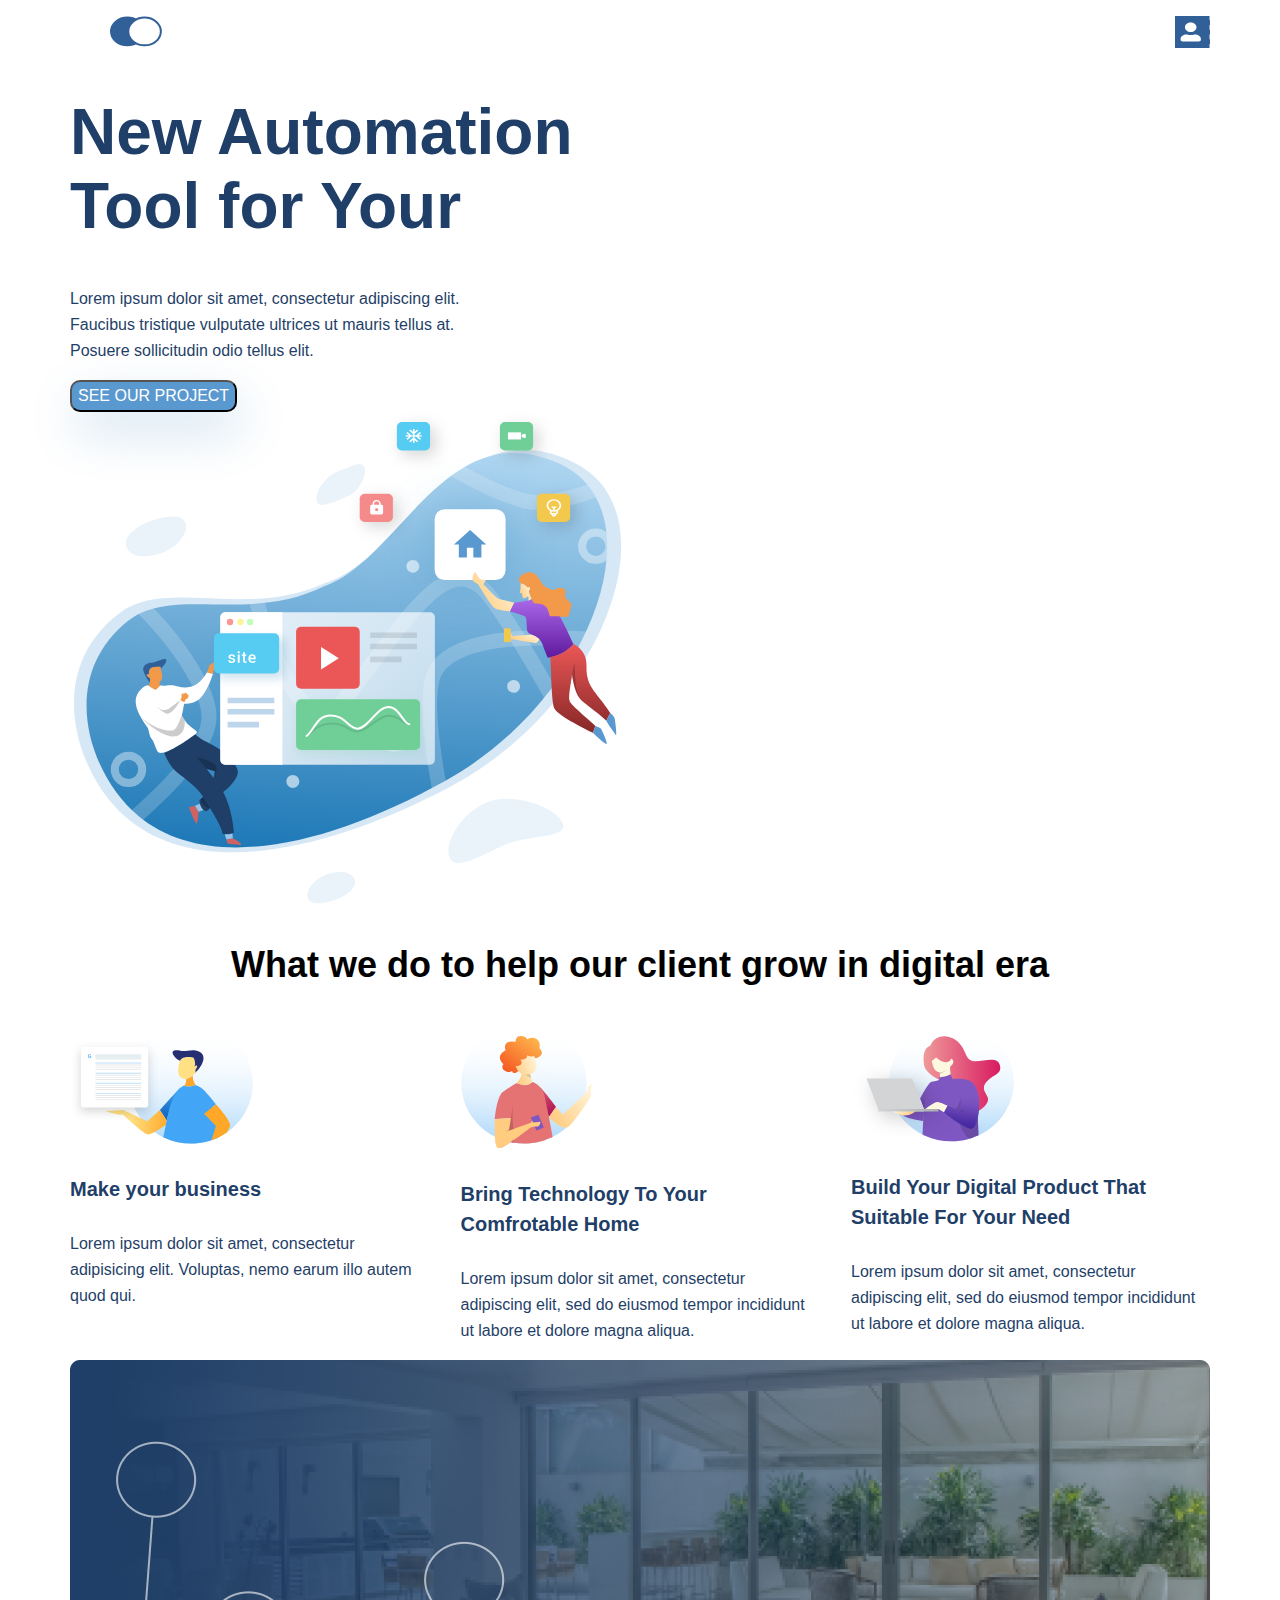
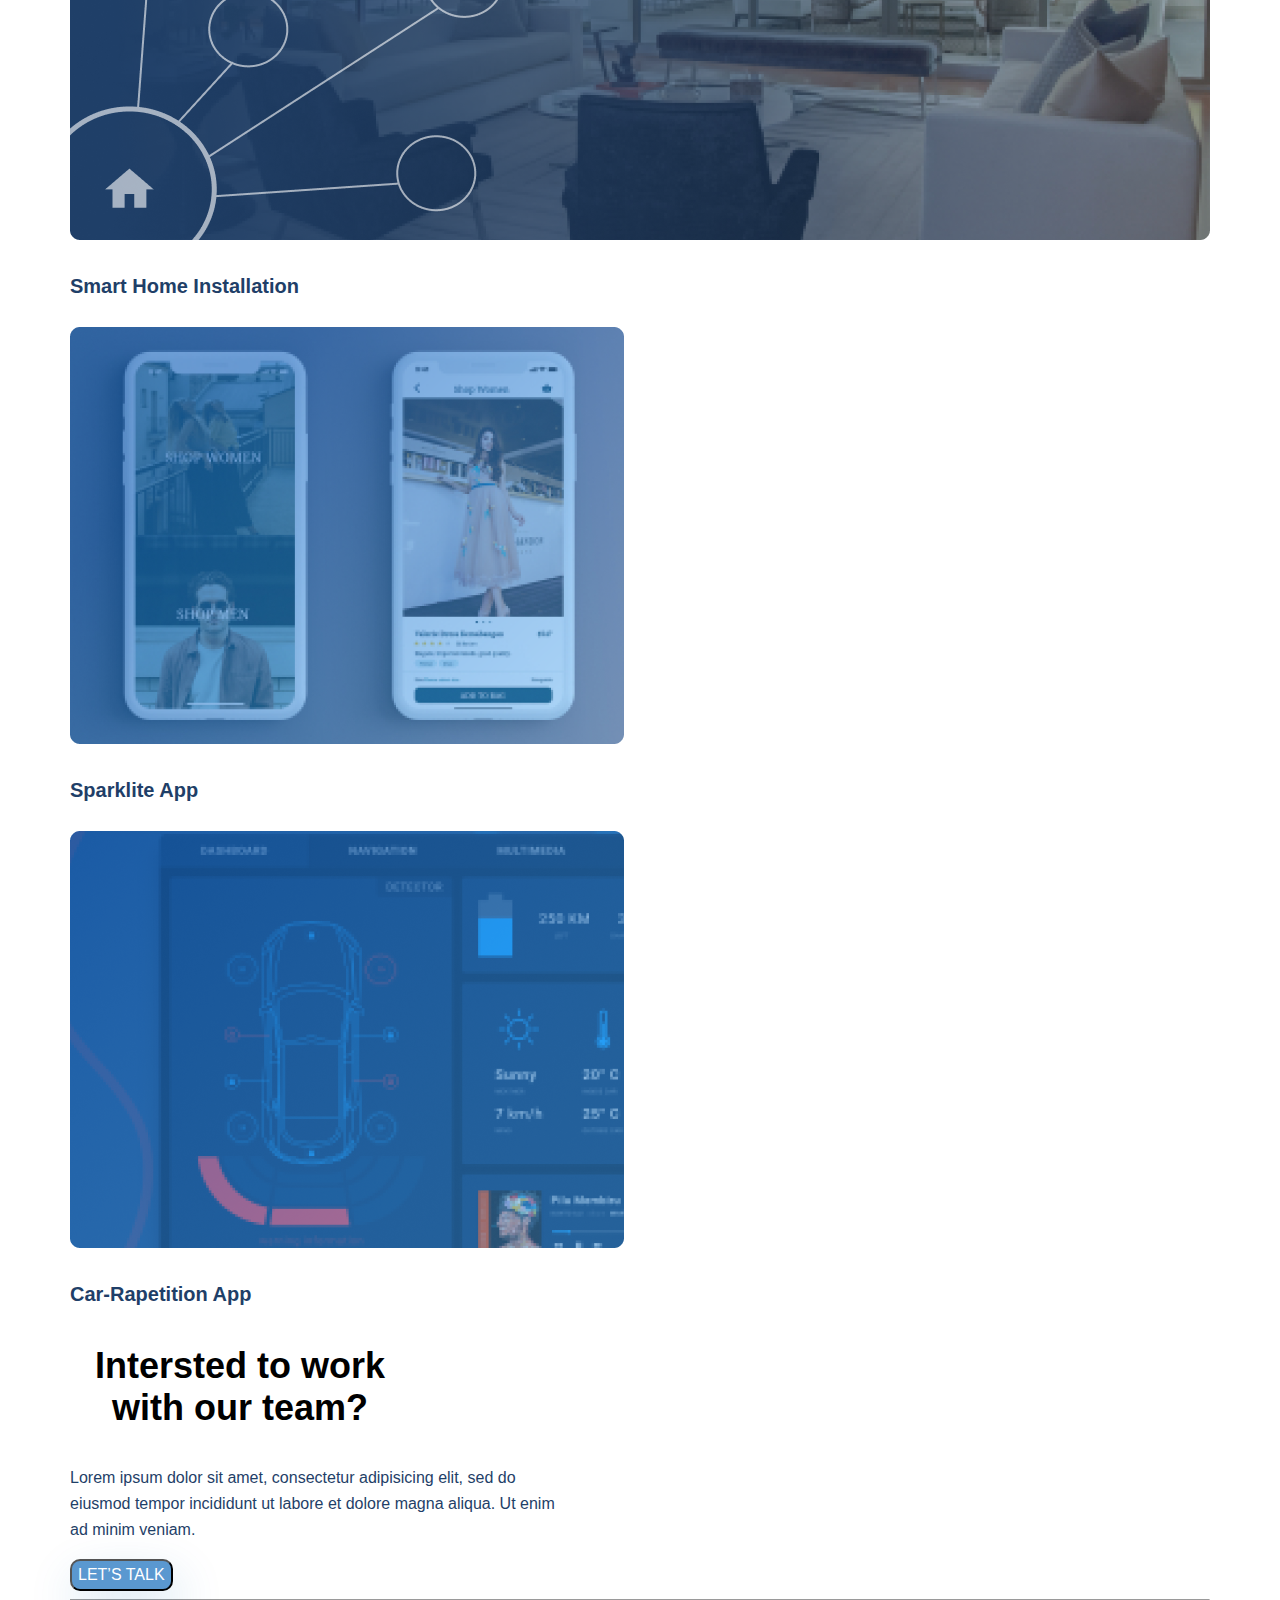
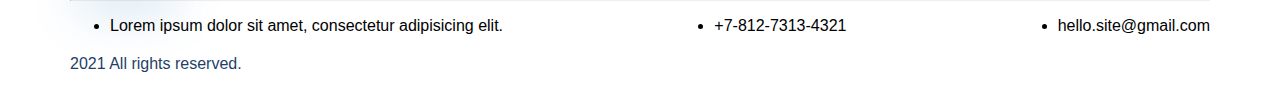
==== html_css/index.html @ d255c2b1 "First commit" ====
<!DOCTYPE html>
<html lang="en">

<head>
    <meta charset="UTF-8">
    <meta http-equiv="X-UA-Compatible" content="IE=edge">
    <meta name="viewport" content="width=device-width, initial-scale=1.0">
    <title>Document</title>
    <link rel="stylesheet" href="style/style.css">
</head>

<body>
    <div class="container">
        <ul class="header">
            <li><a href="index.html"><img src="img/index_logo.svg" alt="Главная"></a></li>
            <li><a href="contacts.html"><img src="img/contacts_logo.svg" alt="Контакты"> </a></li>
        </ul>

        <div class="top__info">
            <div class="text_top">
                <h1 class=" top__heading">New Automation Tool for Your </h1>
                <p class="text top__heading_text">Lorem ipsum dolor sit amet, consectetur adipiscing elit. Faucibus tristique vulputate ultrices ut mauris tellus at. Posuere sollicitudin odio tellus elit.
                </p>
                <button class="button_submit" type="submit">See Our Project</button>
            </div>
            <img src="img/illustration.svg" alt="illustration">
        </div>
    </div>
    <div class="what-we-do container">
        <h3 class="heading">What we do to help our client grow in digital era</h3>
        <div class="card_box">
            <div class="card">
                <img class="card_img" src="img/card_1.svg" alt="">
                <h4 class="heading_mini">Make your business</h4>
                <p class="text"> Lorem ipsum dolor sit amet, consectetur adipisicing elit. Voluptas, nemo earum illo autem quod qui.
                </p>
            </div>
            <div class="card">
                <img class="card_img" src="img/card_2.svg" alt="">
                <h4 class="heading_mini">Bring Technology To Your Comfrotable Home</h4>
                <p class="text"> Lorem ipsum dolor sit amet, consectetur adipiscing elit, sed do eiusmod tempor incididunt ut labore et dolore magna aliqua. </p>
            </div>
            <div class="card">
                <img class="card_img" src="img/card_3.svg" alt="">
                <h4 class="heading_mini">Build Your Digital Product That Suitable For Your Need</h4>
                <p class="text"> Lorem ipsum dolor sit amet, consectetur adipiscing elit, sed do eiusmod tempor incididunt ut labore et dolore magna aliqua. </p>
            </div>     
        </div>
    </div>
    <div class="project container">
        <div class="up_img">
            <img class="card_img" src="img/Smart_Home_Installation.png" alt="">
            <h4 class="heading_mini">Smart Home Installation</h4>
        </div>
        <div class="down_img"></div>
            <div class="project_img">
                <img class="card_img" src="img/Rectanglea.png" alt="">
                <h4 class="heading_mini">Sparklite App</h4>
            </div>
            <div class="project_img">
                <img class="card_img" src="img/car.png" alt="">
                <h4 class="heading_mini">Car-Rapetition App</h4>
            </div>
        </div> 
    </div>
    <div class="footer">
        <div class="container">
            <div class="footer__top">
                <div class="footer__text">
                    <h3 class="heading footer__heading">Intersted to work
                        with our team?</h3>
                    <p class="text">Lorem ipsum dolor sit amet, consectetur adipisicing elit, sed do eiusmod tempor incididunt ut labore et dolore magna aliqua. Ut enim ad minim veniam.</p>
                    <button class="button_submit" type="submit">Let’s Talk</button>
                </div>
            </div>
            <hr>
            <div class="footer__bottom">
                <ul class="footer__info">
                    <li>Lorem ipsum dolor sit amet, consectetur adipisicing elit.</li>
                    <li>+7-812-7313-4321</li>
                    <li>hello.site@gmail.com</li>
                </ul>
                <div class="footer__copy">
                    <p class="text">2021 All rights reserved.<p>
            </div>
        </div>
    </div>
</body>

</html>
---- html_css/style/style.css ----
body {
    font-family: sans-serif;
    margin: 0;
    padding: 0;
}

.top__heading {
    font-size: 64px;
    color: #1f3f68;
    width: 510px;
}

.text {
    font-size: 16px;
    line-height: 26px;
    color: #1F3F68;
}

.top__heading {
    font-size: 64px;
    color: #1F3F68;
}

.heading-contacts {
    font-weight: 500;
    font-size: 44px;
    text-align: center;
}

.heading {
    font-size: 36px;
    text-align: center;
}

.heading_mini {
    font-size: 20px;
    line-height: 30px;
    color: #1F3F68;
}

.input-text {
    border: 1px solid #356EAD;
    box-sizing: border-box;
    border-radius: 10px;
    opacity: 0.4;
}

.button_submit {
    background: #5A98D0;
    box-shadow: 5px 20px 50px rgba(16, 112, 177, 0.2);
    border-radius: 10px;
    font-weight: 500;
    font-size: 16px;
    line-height: 26px;
    text-align: center;
    color: #FFFFFF;
    text-transform: uppercase;
}

.container {
    width: 1140px;
    margin: 0 auto;
}

.header {
    display: flex;
    justify-content: space-between;
    list-style: none;
}

.top__heading_text {
    width: 425px;
}

.card_box {
    display: flex;
    justify-content: space-between; 
}

.card {
    width: 359px;
}

.footer__heading{
    width: 340px;
}

.footer__text {
    width: 495px;
}

.footer__info {
    display: flex;
    justify-content: space-between;
}

.main {
    display: flex;
    justify-content: space-between;
}
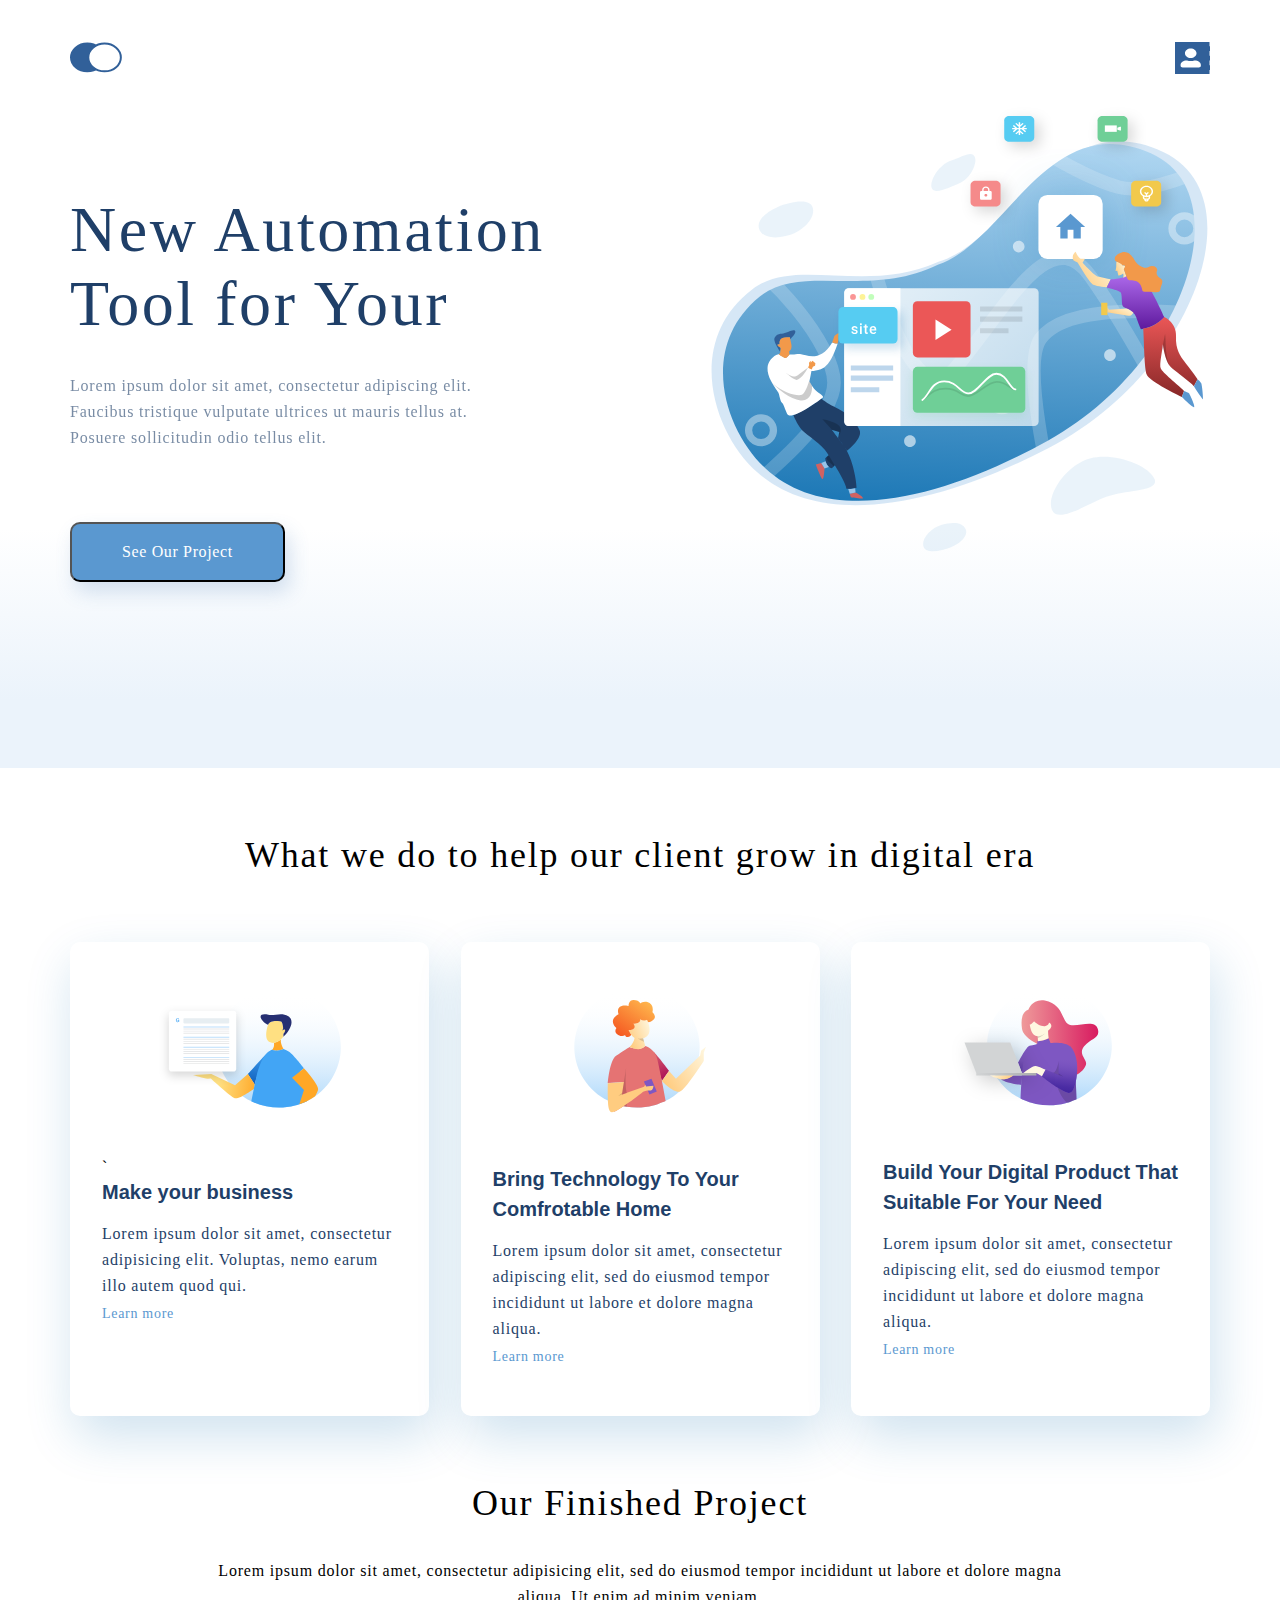
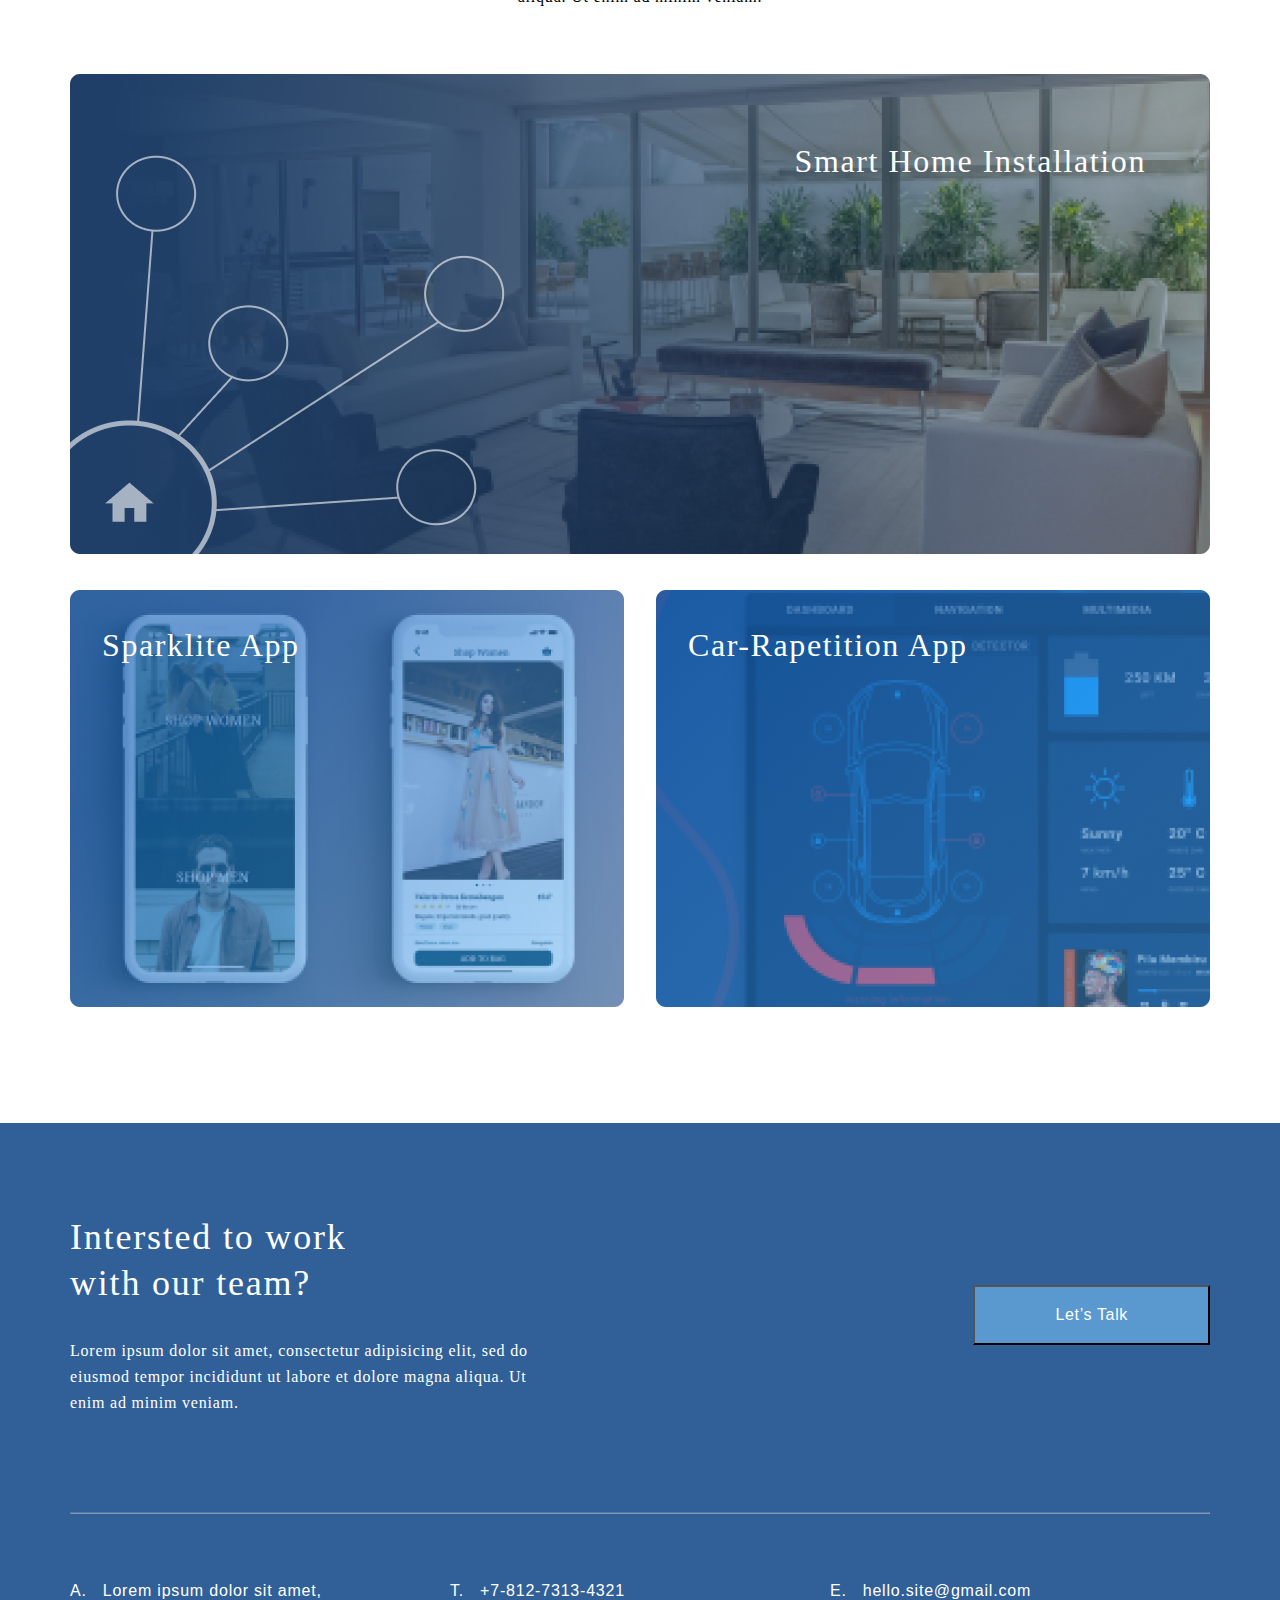
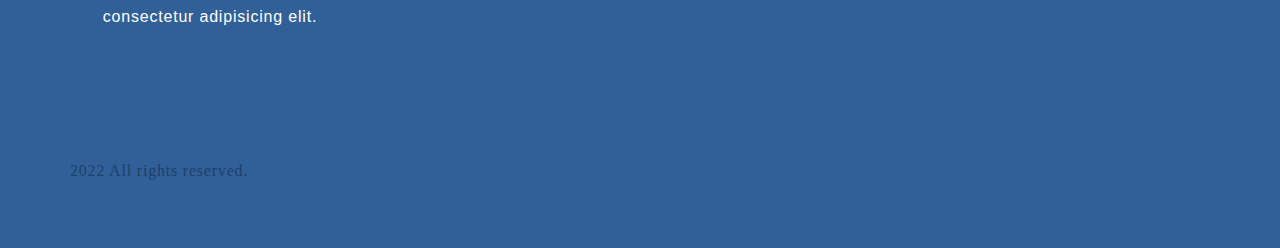
==== commit 4982c85b: "html_css" ====
--- a/html_css/index.html
+++ b/html_css/index.html
@@ -10,20 +10,21 @@
 </head>
 
 <body>
-    <div class="container">
-        <ul class="header">
-            <li><a href="index.html"><img src="img/index_logo.svg" alt="Главная"></a></li>
-            <li><a href="contacts.html"><img src="img/contacts_logo.svg" alt="Контакты"> </a></li>
-        </ul>
+    <div class="top">
+        <div class="container top__box">
+            <ul class="header">
+                <li><a href="index.html"><img src="img/index_logo.svg" alt="Главная"></a></li>
+                <li><a href="contacts.html" ><img src="img/contacts_logo.svg" alt="Контакты"> </a></li>
+            </ul>
 
-        <div class="top__info">
-            <div class="text_top">
-                <h1 class=" top__heading">New Automation Tool for Your </h1>
-                <p class="text top__heading_text">Lorem ipsum dolor sit amet, consectetur adipiscing elit. Faucibus tristique vulputate ultrices ut mauris tellus at. Posuere sollicitudin odio tellus elit.
-                </p>
+            <div class="top__info">
+                <div class="text_top">
+                    <h1 class=" top__heading">New Automation Tool for Your </h1>
+                    <p class="text top__text">Lorem ipsum dolor sit amet, consectetur adipiscing elit. Faucibus tristique vulputate ultrices ut mauris tellus at. Posuere sollicitudin odio tellus elit.
+                    </p>
+                </div>
                 <button class="button_submit" type="submit">See Our Project</button>
-            </div>
-            <img src="img/illustration.svg" alt="illustration">
+            </div>        
         </div>
     </div>
     <div class="what-we-do container">
@@ -31,35 +32,42 @@
         <div class="card_box">
             <div class="card">
                 <img class="card_img" src="img/card_1.svg" alt="">
-                <h4 class="heading_mini">Make your business</h4>
+             `   <h4 class="heading_mini">Make your business</h4>
                 <p class="text"> Lorem ipsum dolor sit amet, consectetur adipisicing elit. Voluptas, nemo earum illo autem quod qui.
                 </p>
+                <a href="#" class="card__link">Learn more</a>
             </div>
             <div class="card">
                 <img class="card_img" src="img/card_2.svg" alt="">
                 <h4 class="heading_mini">Bring Technology To Your Comfrotable Home</h4>
                 <p class="text"> Lorem ipsum dolor sit amet, consectetur adipiscing elit, sed do eiusmod tempor incididunt ut labore et dolore magna aliqua. </p>
+                <a href="#" class="card__link">Learn more</a>
             </div>
             <div class="card">
                 <img class="card_img" src="img/card_3.svg" alt="">
                 <h4 class="heading_mini">Build Your Digital Product That Suitable For Your Need</h4>
                 <p class="text"> Lorem ipsum dolor sit amet, consectetur adipiscing elit, sed do eiusmod tempor incididunt ut labore et dolore magna aliqua. </p>
+                <a href="#" class="card__link">Learn more</a>
             </div>     
         </div>
     </div>
     <div class="project container">
-        <div class="up_img">
-            <img class="card_img" src="img/Smart_Home_Installation.png" alt="">
-            <h4 class="heading_mini">Smart Home Installation</h4>
+        <div class="project_info">
+            <h3 class="heading">Our Finished Project</h3>
+            <p class="text text_project">Lorem ipsum dolor sit amet, consectetur adipisicing elit, sed do eiusmod tempor incididunt ut labore et dolore magna aliqua. Ut enim ad minim veniam.</p>
         </div>
-        <div class="down_img"></div>
-            <div class="project_img">
-                <img class="card_img" src="img/Rectanglea.png" alt="">
-                <h4 class="heading_mini">Sparklite App</h4>
+        <div class="project_item">    
+            <img class="project_pic" src="img/Smart_Home_Installation.png" alt="">
+            <p class="text project_text">Smart Home Installation</p>
+        </div>
+        <div class="project__parent">
+            <div class="project_item project_item_margin">
+                <img class="project_pic" src="img/Rectanglea.png" alt="">
+                <p class="text project_text text_down">Sparklite App</p>
             </div>
-            <div class="project_img">
-                <img class="card_img" src="img/car.png" alt="">
-                <h4 class="heading_mini">Car-Rapetition App</h4>
+            <div class="project_item">
+                <img class="project_pic" src="img/car.png" alt="">
+                <p class="text project_text text_down">Car-Rapetition App</p>
             </div>
         </div> 
     </div>
@@ -69,19 +77,19 @@
                 <div class="footer__text">
                     <h3 class="heading footer__heading">Intersted to work
                         with our team?</h3>
-                    <p class="text">Lorem ipsum dolor sit amet, consectetur adipisicing elit, sed do eiusmod tempor incididunt ut labore et dolore magna aliqua. Ut enim ad minim veniam.</p>
-                    <button class="button_submit" type="submit">Let’s Talk</button>
+                    <p class="text footer_text_mini">Lorem ipsum dolor sit amet, consectetur adipisicing elit, sed do eiusmod tempor incididunt ut labore et dolore magna aliqua. Ut enim ad minim veniam.</p>
                 </div>
+                <button class="footer_button" type="submit">Let’s Talk</button>
             </div>
             <hr>
             <div class="footer__bottom">
                 <ul class="footer__info">
-                    <li>Lorem ipsum dolor sit amet, consectetur adipisicing elit.</li>
-                    <li>+7-812-7313-4321</li>
-                    <li>hello.site@gmail.com</li>
+                    <li class="footer__list">Lorem ipsum dolor sit amet, consectetur adipisicing elit.</li>
+                    <li class="footer__list">+7-812-7313-4321</li>
+                    <li class="footer__list">hello.site@gmail.com</li>
                 </ul>
                 <div class="footer__copy">
-                    <p class="text">2021 All rights reserved.<p>
+                    <p class="text footer__copy">2022 All rights reserved.<p>
             </div>
         </div>
     </div>
--- a/html_css/style/style.css
+++ b/html_css/style/style.css
@@ -1,7 +1,10 @@
+* {
+    margin: 0;
+    padding: 0;
+}
+
 body {
     font-family: sans-serif;
-    margin: 0;
-    padding: 0;
 }
 
 .top__heading {
@@ -14,11 +17,22 @@
     font-size: 16px;
     line-height: 26px;
     color: #1F3F68;
+    letter-spacing: 0.05em;
+    font-family: 'Roboto';
+    font-style: normal;
+    font-weight: 400;
 }
 
 .top__heading {
     font-size: 64px;
     color: #1F3F68;
+}
+
+.top__text{
+    color: #1F3F68;
+    opacity: 0.6;
+    width: 425px;
+
 }
 
 .heading-contacts {
@@ -30,12 +44,35 @@
 .heading {
     font-size: 36px;
     text-align: center;
+    font-family: 'Roboto';
+    font-style: normal;
+    font-weight: 300;
+    line-height: 46px;
+    letter-spacing: 0.05em;
+    color: #000000;
+}
+
+.card__link {
+    font-family: 'Roboto';
+    font-style: normal;
+    font-weight: 400;
+    font-size: 14px;
+    line-height: 30px;
+    letter-spacing: 0.05em;
+    color: #5A98D0;
+    text-decoration: none;
+
+}
+
+.what-we-do {
+    padding-top: 64px;
 }
 
 .heading_mini {
     font-size: 20px;
     line-height: 30px;
     color: #1F3F68;
+    margin-bottom: 14px;
 }
 
 .input-text {
@@ -43,58 +80,293 @@
     box-sizing: border-box;
     border-radius: 10px;
     opacity: 0.4;
-}
+}   
 
 .button_submit {
+    font-family: 'Roboto';
+    font-style: normal;
+    font-weight: 400;
+    font-size: 16px;
+    line-height: 26px;
+    text-align: center;
+    letter-spacing: 0.04em;
     background: #5A98D0;
+    box-shadow: 5px 10px 20px rgba(53, 110, 173, 0.2);
+    border-radius: 10px;
+    color: #FFFFFF;
+    padding: 15px 50px 15px 50px;
+    display: inline-block;
+    margin-top: 71px;
+}
+
+.container {
+    max-width: 1140px;
+    margin: 0 auto;
+}
+
+.top {
+    min-height: 768px;
+    background: linear-gradient(0deg, #EBF3FB 8.84%, rgba(152, 195, 232, 0) 31.12%);
+    flex-grow: 1;
+    flex-direction: column;
+}
+
+.header {
+    display: flex;
+    justify-content: space-between;
+    list-style: none;
+    padding-top: 42px;
+}
+
+.top__heading {
+    font-family: 'Roboto';
+    font-style: normal;
+    font-weight: 300;
+    font-size: 64px;
+    line-height: 74px;
+    letter-spacing: 0.04em;
+    color: #1F3F68;
+    margin-bottom: 32px;
+}
+
+    
+
+.top__info {
+    flex-grow: 1;
+    padding-top: 115px;
+    background-image: url(../img/illustration.svg);
+    background-repeat: no-repeat;
+    background-position: right center;
+    background-size: 44%;
+    
+}
+
+
+
+.card_box {
+    display: flex;
+    justify-content: space-between;
+    padding-top: 64px;
+    padding-bottom: 64px; 
+    
+}
+
+.card {
+    width: 359px;
+    background: #FFFFFF;
     box-shadow: 5px 20px 50px rgba(16, 112, 177, 0.2);
     border-radius: 10px;
-    font-weight: 500;
+    padding: 44px 32px;
+    box-sizing: border-box;
+    display: flex;
+    flex-direction: column; 
+    
+}
+
+.card_img {
+    align-self: center;
+    margin-bottom: 51px;
+}
+
+.footer__heading{
+    width: 340px;
+}
+
+.footer {
+    background: #316099;
+    padding-top: 91px;
+    padding-bottom: 64px;
+    margin-top: 112px;
+}
+
+.footer__top {
+    padding-bottom: 96px;
+    display: flex;
+    justify-content: space-between;
+    align-items: center;
+}
+
+.footer__text {
+    width: 495px;
+}
+
+.footer__heading {
+    width: 340px;
+    text-align: left;
+    color: #FFFFFF;
+    margin-bottom: 32px;
+}
+
+.footer_text_mini {
+    color: #FFFFFF;
+}
+
+.footer_button {
     font-size: 16px;
     line-height: 26px;
     text-align: center;
-    color: #FFFFFF;
-    text-transform: uppercase;
-}
-
-.container {
-    width: 1140px;
-    margin: 0 auto;
-}
-
-.header {
-    display: flex;
-    justify-content: space-between;
-    list-style: none;
-}
-
-.top__heading_text {
-    width: 425px;
-}
-
-.card_box {
-    display: flex;
-    justify-content: space-between; 
-}
-
-.card {
-    width: 359px;
-}
-
-.footer__heading{
-    width: 340px;
-}
-
-.footer__text {
-    width: 495px;
-}
+    letter-spacing: 0.04em;
+    color: #FFFFFF;
+    padding: 15px 80px;
+    background: #5a98d0;
+    text-decoration: none;
+}
+
+hr {
+    opacity: 0.4;
+}
+
 
 .footer__info {
     display: flex;
     justify-content: space-between;
+    margin-top: 64px;
+}
+
+.footer__list{
+    font-size: 16px;
+    line-height: 26px;
+    letter-spacing: 0.05em;
+    color: #FFFFFF;
+    flex-grow: 1;
+    flex-basis: 33.3333%;
+    list-style-type: none;
+    display: flex;
+    margin-right: 32px;
+
+}
+
+.footer__list:first-child::before {
+    content: 'A.';
+    display: block;
+    margin-right: 16px;
+}
+
+.footer__list:nth-child(2)::before{
+    content: 'T.';
+    display: block;
+    margin-right: 16px;
+}
+.footer__list:nth-child(3)::before{
+    content: 'E.';
+    display: block;
+    margin-right: 16px;
+}
+
+.footer__copy {
+    display: flex;
+    justify-content: space-between;
+    margin-top: 64px;
+}
+
+.footer__copy_text {
+    color: #FFFFFF;
+    opacity: 0.;
 }
 
 .main {
     display: flex;
     justify-content: space-between;
+}
+
+.text_project {
+    width: 75%;
+    margin: 32px auto 64px;
+    color: #000000;
+    opacity: 1;
+    text-align: center;
+}
+
+.project_item {
+    position: relative;
+}
+.project_pic {
+    width: 100%;
+}
+.project_text {
+    font-style: normal;
+    font-weight: 400;
+    font-size: 32px;
+    line-height: 46px;
+    text-align: right;
+    letter-spacing: 0.05em;
+    color: #FFFFFF;
+    position: absolute;
+    top: 64px;
+    right: 64px;
+    
+}
+
+.project__parent {
+    display: flex;
+    margin-top: 32px;
+    justify-content: space-between;
+}
+
+.text_down {
+    right: auto;
+    left: 32px;
+    top: 32px;
+    text-align: left    ;
+}
+
+.project_info {
+    margin-bottom: 64px;
+}
+
+
+@media (max-width: 1024px) {
+    .container {
+        padding-left: 32px;
+        padding-right: 32px;
+    }
+
+    .top {
+        min-height: 376px;
+        padding-bottom: 41px;
+    }
+
+
+    .top__info{
+        background-position: right 250px;
+    }
+}
+
+
+
+@media (max-width: 667px) {
+
+
+    .header {
+        padding-top: 24px;
+    }
+
+    .top__info {
+        padding-top: 36px;
+        display: flex;
+        flex-direction: column;
+        align-items: center;
+        background-image: none;
+    }
+    
+    
+    .top__heading {
+        width: 100%;
+        font-size: 32px;
+        line-height: 37px;
+        margin-bottom: 12px;
+        text-align: center;
+    }
+    
+    .top__text {
+        width: 100%;
+        text-align: center;
+
+    }
+
+    .button_submit {
+        font-size: 12px;
+        line-height: 26px;
+        padding: 0 8px;
+    }
 }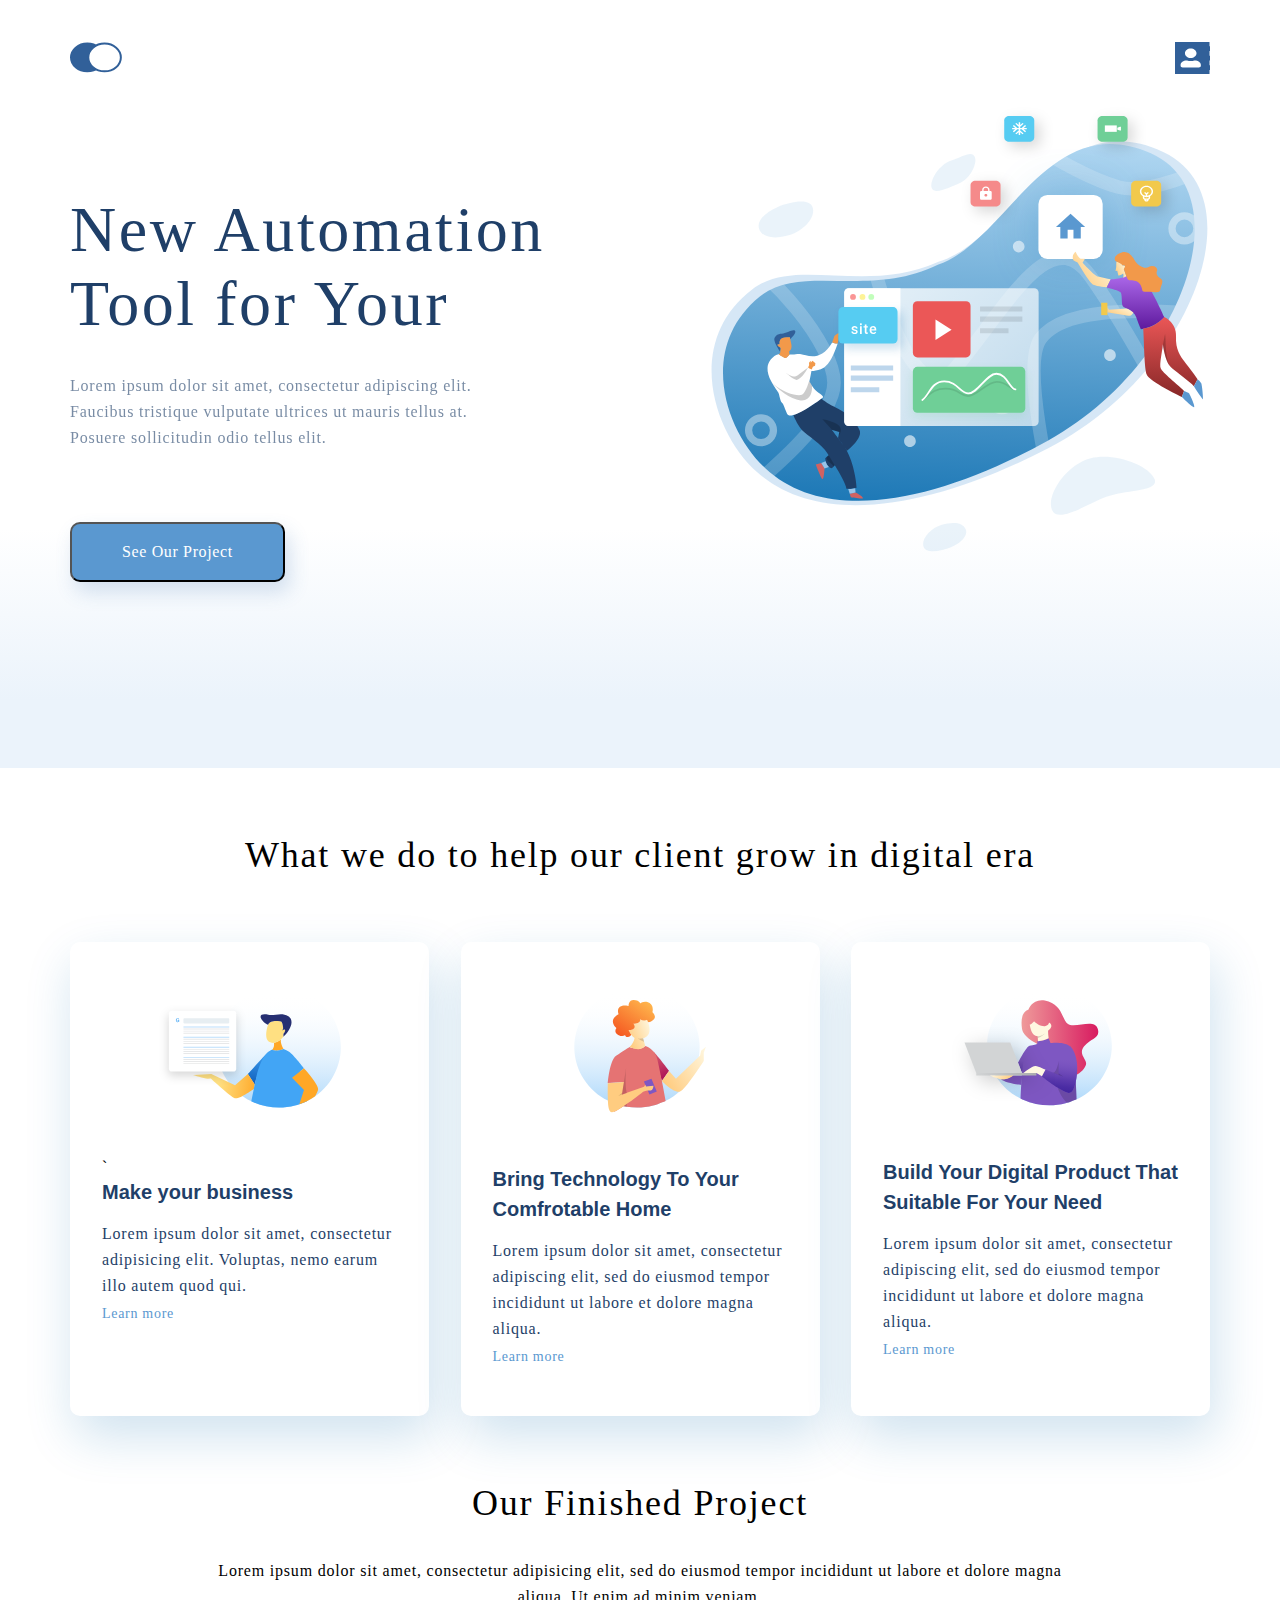
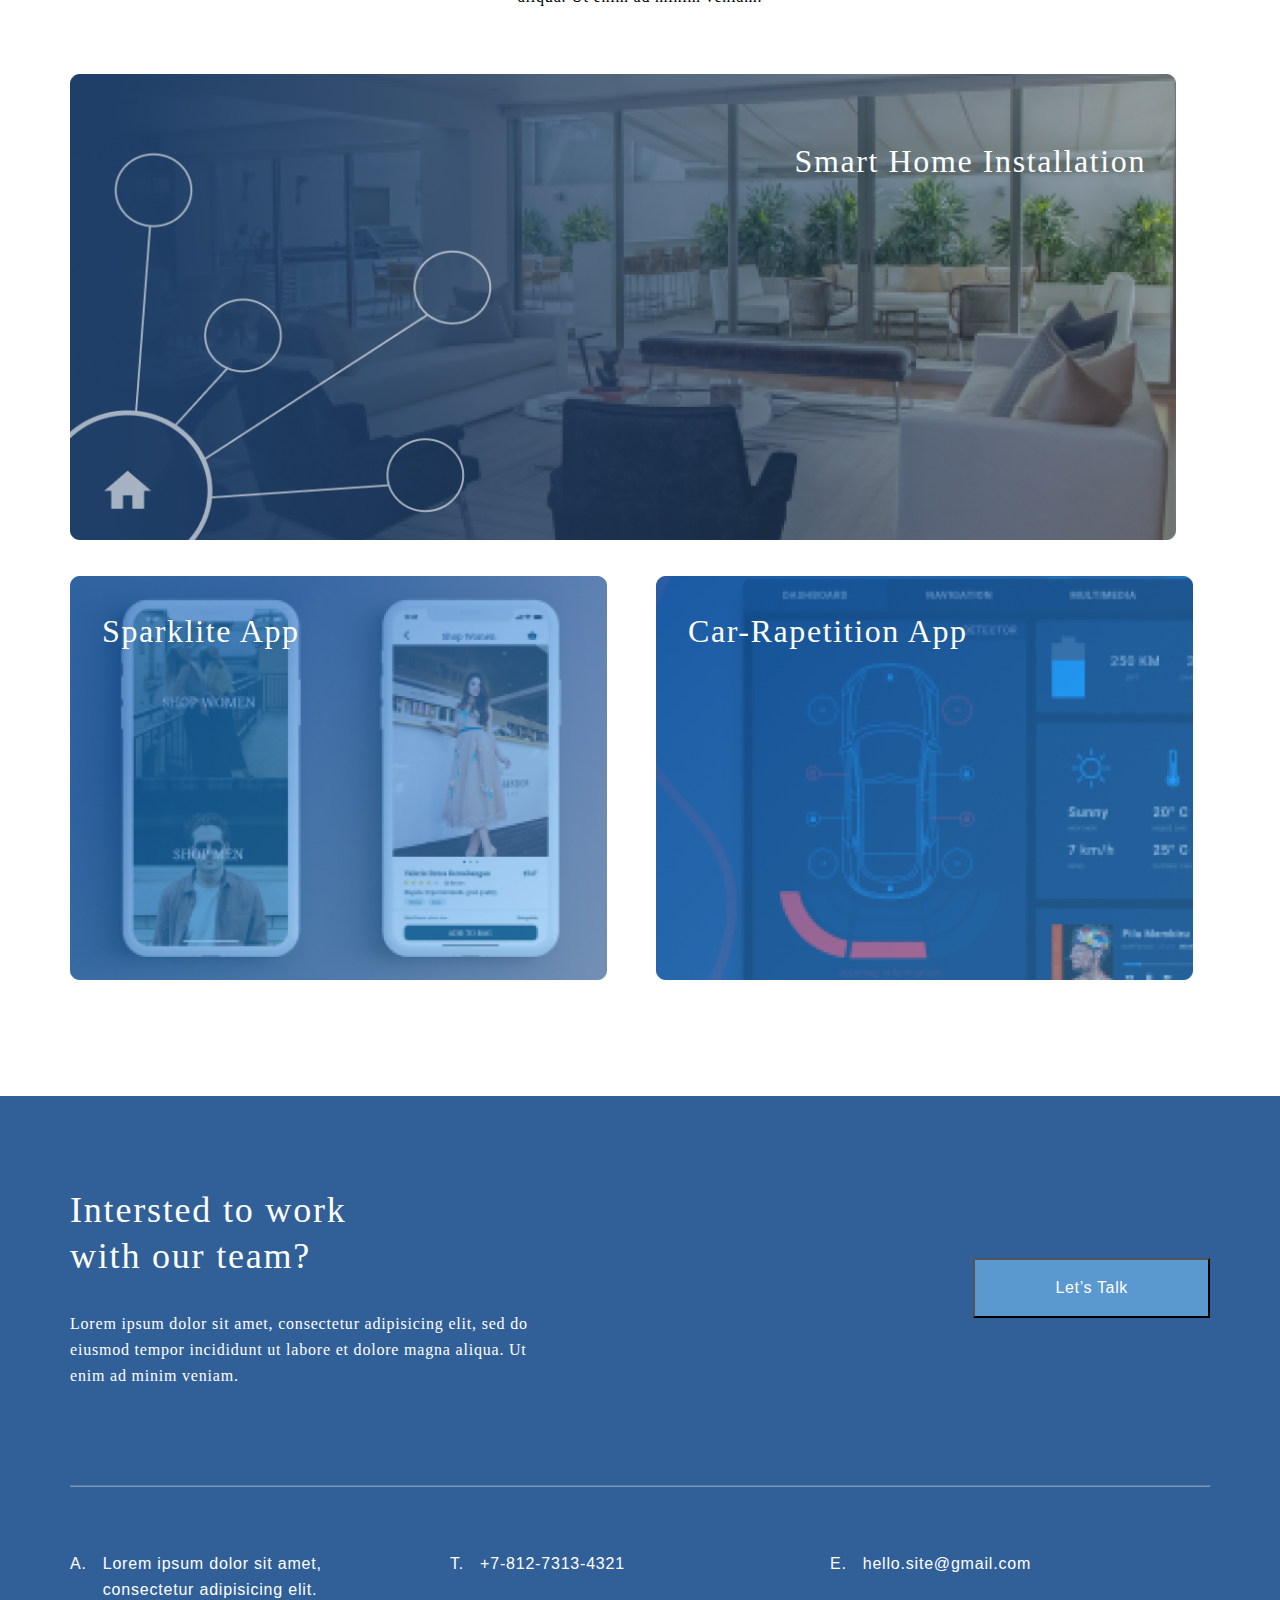
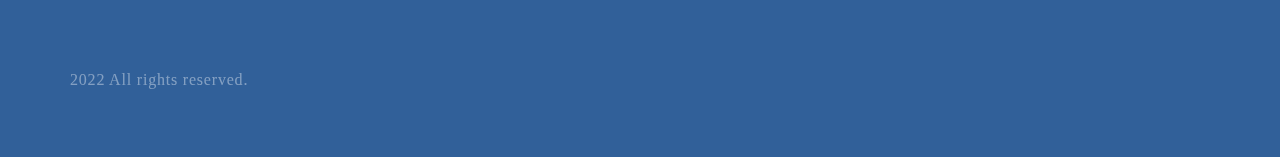
==== commit 40143331: "1.02" ====
--- a/html_css/index.html
+++ b/html_css/index.html
@@ -89,7 +89,7 @@
                     <li class="footer__list">hello.site@gmail.com</li>
                 </ul>
                 <div class="footer__copy">
-                    <p class="text footer__copy">2022 All rights reserved.<p>
+                    <p class="text footer__copy_text">2022 All rights reserved.<p>
             </div>
         </div>
     </div>
--- a/html_css/style/style.css
+++ b/html_css/style/style.css
@@ -147,7 +147,7 @@
     display: flex;
     justify-content: space-between;
     padding-top: 64px;
-    padding-bottom: 64px; 
+    padding-bottom: 64px;
     
 }
 
@@ -187,11 +187,11 @@
 }
 
 .footer__text {
-    width: 495px;
+    max-width: 495px;
 }
 
 .footer__heading {
-    width: 340px;
+    max-width: 340px;
     text-align: left;
     color: #FFFFFF;
     margin-bottom: 32px;
@@ -254,14 +254,12 @@
 }
 
 .footer__copy {
-    display: flex;
-    justify-content: space-between;
     margin-top: 64px;
 }
 
 .footer__copy_text {
     color: #FFFFFF;
-    opacity: 0.;
+    opacity: 0.4;
 }
 
 .main {
@@ -281,7 +279,7 @@
     position: relative;
 }
 .project_pic {
-    width: 100%;
+    width: 97%;
 }
 .project_text {
     font-style: normal;
@@ -329,6 +327,39 @@
 
     .top__info{
         background-position: right 250px;
+    }
+
+    .card_box {
+        flex-direction: column;
+        align-items: center;
+    }
+
+    .card {
+        margin-bottom: 32px;
+    }
+
+    .footer {
+        padding-top: 48px;
+    }
+
+    .footer_button {
+        padding: 4px 31px;
+    }
+
+    .footer__top {
+        justify-content: space-around;  
+    }
+
+    .footer__info {
+        flex-direction: column;
+    }
+
+    .footer__list {
+        margin-bottom: 24px;
+    }
+
+    .footer__copy {
+        margin-top: 48px;
     }
 }
 
@@ -369,4 +400,82 @@
         line-height: 26px;
         padding: 0 8px;
     }
+
+    .heading {
+        font-size: 24px;
+        line-height: 28px;
+    }
+
+    .what-we-do {
+        padding-top: 48px;
+    }
+
+    .card_box {
+        padding-top: 32px;
+    }
+
+    .card {
+        width: 100%;
+    }
+
+    .text_project {
+        width: 100%;
+    }
+
+    .project_text {
+        font-size: 16px;
+        line-height: 19px;
+        top: 16px;
+        right: 16px;
+    }
+
+    .text_down {
+        left: 16px;  
+    }
+
+    .project__parent {
+        flex-direction: column;
+        margin-top: 16px;
+    }
+
+    .project_item {
+        margin-bottom: 16px;
+    }
+
+    .footer__heading {
+        text-align: center;
+        width: 75%;
+        margin: 0 auto 32px;
+    }
+
+    .footer {
+        padding-top: 16px;
+        padding-bottom: 32px;
+        margin-top: 64px;
+    }
+
+    .footer__top {
+        flex-direction: column;
+        padding-bottom: 40px;
+
+    }
+
+    .footer__text {
+        width: 100%;
+    }
+
+    .footer_text_mini {
+        text-align: center;
+        margin-bottom: 40px;
+    }
+
+    .footer__info {
+        flex-direction: column;
+        align-items: left ;
+        margin-top: 32px;
+    }
+
+    .footer__list {
+        margin-bottom: 18px;
+    }
 }